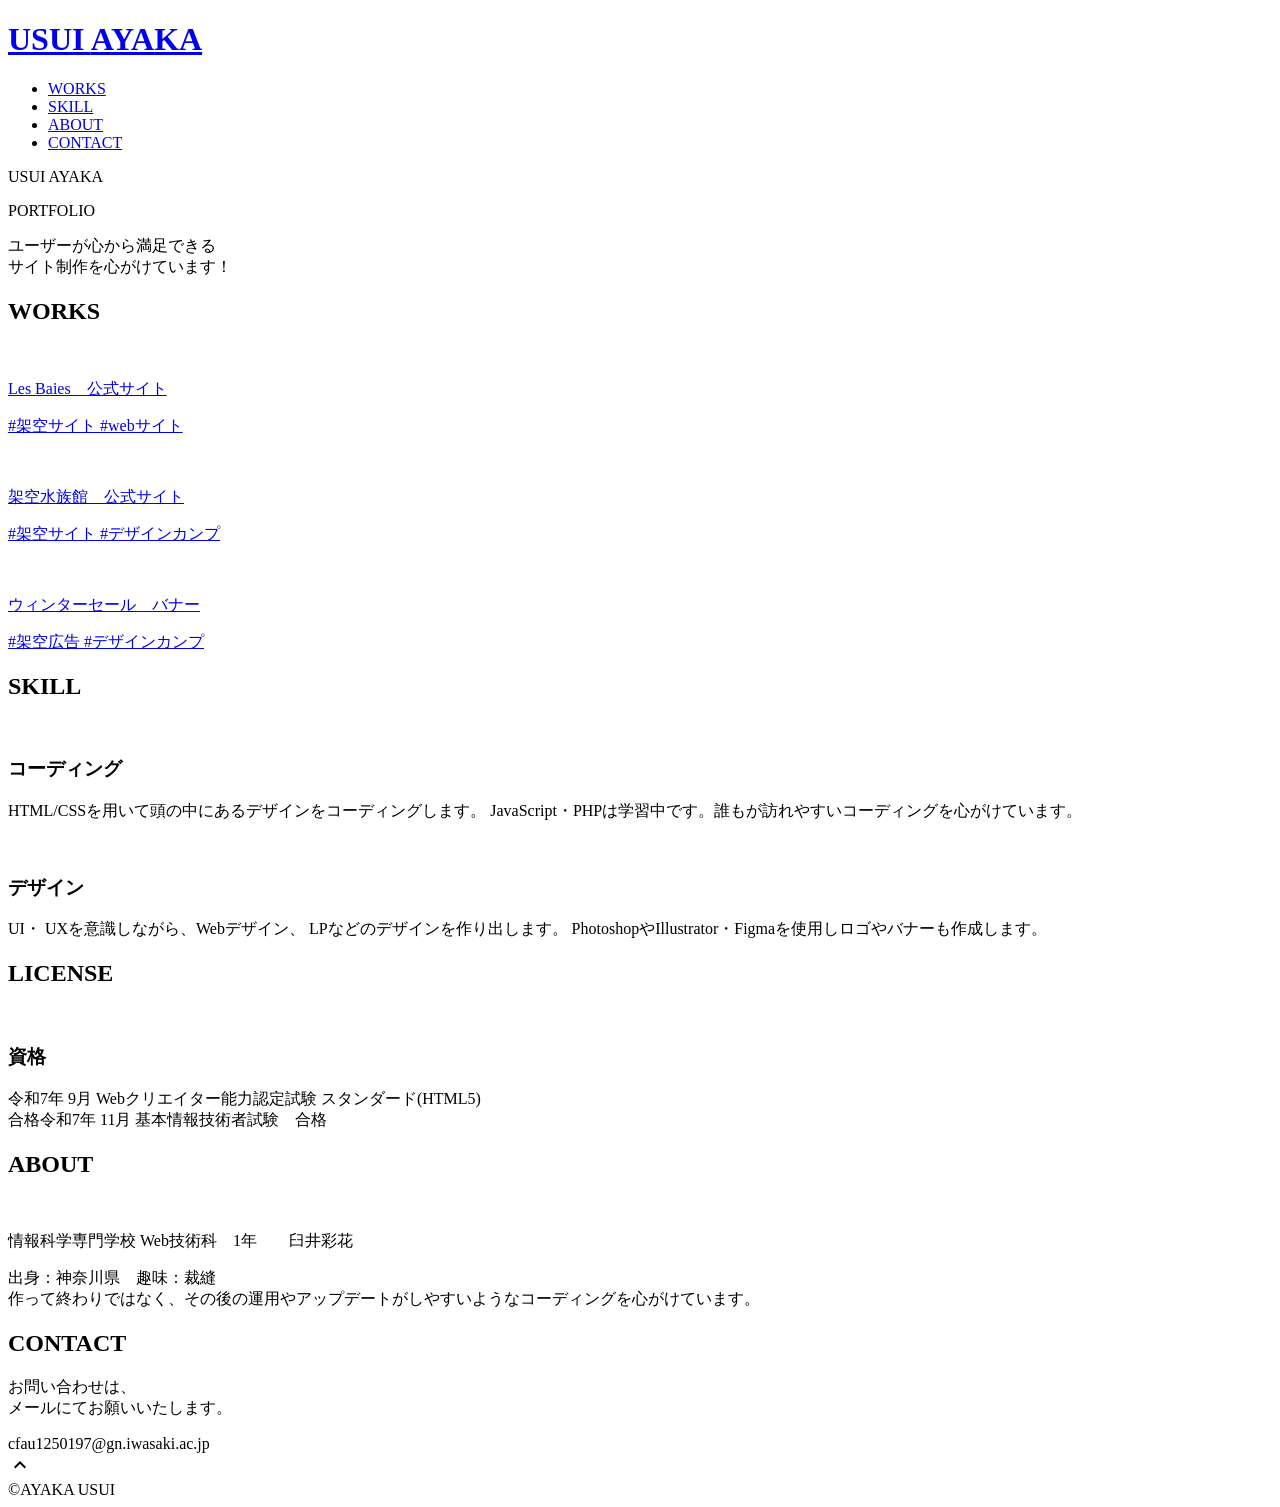
==== index.html @ 05832d76 "index.html作成" ====
<!DOCTYPE html>
<html>
<head>
  <meta charset="utf-8">
  <meta name="viewport" content="width=device-width,initial-scale=1.0,user-scalable=no">
  <meta property='og:type' content='website'>
  <meta property='og:title' content='USUI AYAKA ポートフォリオ'>
  <meta property='og:url' content='URLが入る'>
  <meta property='og:description' content='USUI AYAKAのポートフォリオサイトです。'>
  <meta property="og:image" content="img/ogp.png">
  <meta name="description" content="USUI AYAKAのポートフォリオサイトです" />
  <title>USUI AYAKA ポートフォリオ</title>
  <link rel="preconnect" href="https://fonts.gstatic.com">
  <link href="https://fonts.googleapis.com/css2?family=Montserrat:wght@400;700&display=swap" rel="stylesheet">
  <link href="https://fonts.googleapis.com/css?family=Material+Icons+Outlined" rel="stylesheet">
  <link href="css/ress.css" media="all" rel="stylesheet" type="text/css" />
  <link href="css/style.css" media="all" rel="stylesheet" type="text/css" />
  <link rel="shortcut icon" href="img/favicon.png">
  <link rel=”canonical” href=”URLが入る” />
</head>

<body>
  <div class="wrapper">

    <!-- header -->
    <header class="header ">
      <div class="container">
        <h1 class="header-logo">
          <a href="index.html">USUI <span class="accent">A</span>Y<span class="accent">A</span>K<span class="accent">A</span></a>
        </h1>
        <nav class="gnav">
          <ul class="gnav-list">
            <li class="gnav-item"><a href="#works"><span class="accent">W</span>ORKS</a></li>
            <li class="gnav-item"><a href="#skill"><span class="accent">S</span>KILL</a></li>
            <li class="gnav-item"><a href="#about"><span class="accent">A</span>BOUT</a></li>
            <li class="gnav-item"><a href="#contact"><span class="accent">C</span>ONTACT</a></li>
          </ul>
        </nav>
      </div>
    </header>
    <!-- /header -->

    <main class="content">

      <!-- mv -->
      <div class="mv">
        <div class="mv-container">
          <p class="mv-title">USUI AYAKA</p>
          <p class="mv-subtitle">PORTFOLIO</p>
          <p class="mv-text">
            ユーザーが心から満足できる<br class="sp-only">サイト制作を心がけています！<br>
          </p>
        </div>
      </div>
      <!-- /mv -->

      <!-- works -->
      <section class="works section" id="works">
        <div class="container">
          <h2 class="title">WORKS</h2>
          <div class="works-list">
            <a class="works-item" href="works-1.html">
              <div class="works-img"><img src="img/work-1.jpg" alt="" /></div>
              <p class="works-name">Les Baies　公式サイト</p>
              <p class="works-info">#架空サイト #webサイト </p>
            </a>
            <a class="works-item" href="works-2.html">
              <div class="works-img"><img src="img/work-2.jpg" alt="" /></div>
              <p class="works-name">架空水族館　公式サイト</p>
              <p class="works-info">#架空サイト #デザインカンプ</p>
            </a>
            <a class="works-item" href="works-3.html">
              <div class="works-img"><img src="img/work-3.jpg" alt="" /></div>
              <p class="works-name">ウィンターセール　バナー</p>
              <p class="works-info">#架空広告 #デザインカンプ</p>
            </a>

          </div>
        </div>
      </section>
      <!-- /works -->
      
      <!-- skill -->
      <section class="skill section" id="skill">
        <div class="container">
          <h2 class="title">SKILL</h2>
          <div class="skill-list">
            <div class="skill-item">
              <p class="skill-img"><img src="img/icon-cord.png" alt=""></p>
              <div class="skill-body">
                <h3 class="skill-name">コーディング</h3>
                <p class="skill-text">
                  HTML/CSSを用いて頭の中にあるデザインをコーディングします。
                  JavaScript・PHPは学習中です。誰もが訪れやすいコーディングを心がけています。</p>
              </div>
            </div>
            <div class="skill-item">
              <p class="skill-img"><img src="img/icon-design.png" alt=""></p>
              <div class="skill-body">
                <h3 class="skill-name">デザイン</h3>
                <p class="skill-text">
                  UI・ UXを意識しながら、Webデザイン、 LPなどのデザインを作り出します。
PhotoshopやIllustrator・Figmaを使用しロゴやバナーも作成します。</p>
              </div>
            </div>
          </div>
        </div>
      </section>
      <!-- /skill -->

     <!-- 資格 -->
      <section class="skill section" id="skill">
        <div class="container">
          <h2 class="title">LICENSE</h2>
          <div class="skill-list">
            <div class="skill-item">
              <p class="skill-img"><img src="img/icon-certifi.png" alt=""></p>
              <div class="skill-body">
                <h3 class="skill-name">資格</h3>
                <p class="skill-text">
              令和7年 9月	Webクリエイター能力認定試験 スタンダード(HTML5) <br>
              合格令和7年 11月	基本情報技術者試験　合格</p>
              </div>
            </div>
          </div>
        </div>
      </section>
      <!-- /skill -->

      <!-- about -->
      <section class="about section" id="about">
        <div class="container">
          <h2 class="title">ABOUT</h2>
          <div class="profile">
            <p class="profile-img">
              <img src="img/icon-about.jpg" alt="">
            </p>
            <div class="profile-body">
              <p>
                情報科学専門学校 Web技術科　1年　　臼井彩花　
              </p>
              <p>
                出身：神奈川県　趣味：裁縫 <br>作って終わりではなく、その後の運用やアップデートがしやすいようなコーディングを心がけています。        
              </p>
            </div>
          </div>
        </div>
      </section>
      <!-- /about -->

      <!-- contact -->
      <section class="contact section" id="contact">
        <div class="container">
          <h2 class="title">CONTACT</h2>
          <p class="lead">
            お問い合わせは、<br class="sp-only">メールにてお願いいたします。
          </p>
          <div class="contact-list">
            <span class="contact-item">cfau1250197@gn.iwasaki.ac.jp</span>
          </div>
        </div>
      </section>
      <!-- /contact -->
      <div class="page-top" id="js-page-top">
        <span class="material-icons-outlined">expand_less</span>
      </div>
    </main>

    <!-- footer -->
    <footer class="footer">
      <div class="copyright">&copy;AYAKA USUI</div>
    </footer>
    <!-- /footer -->

  </div>
  <script src="https://ajax.googleapis.com/ajax/libs/jquery/3.6.0/jquery.min.js"></script>
  <script type='text/javascript' src="js/script.js"></script>
</body>
</html>
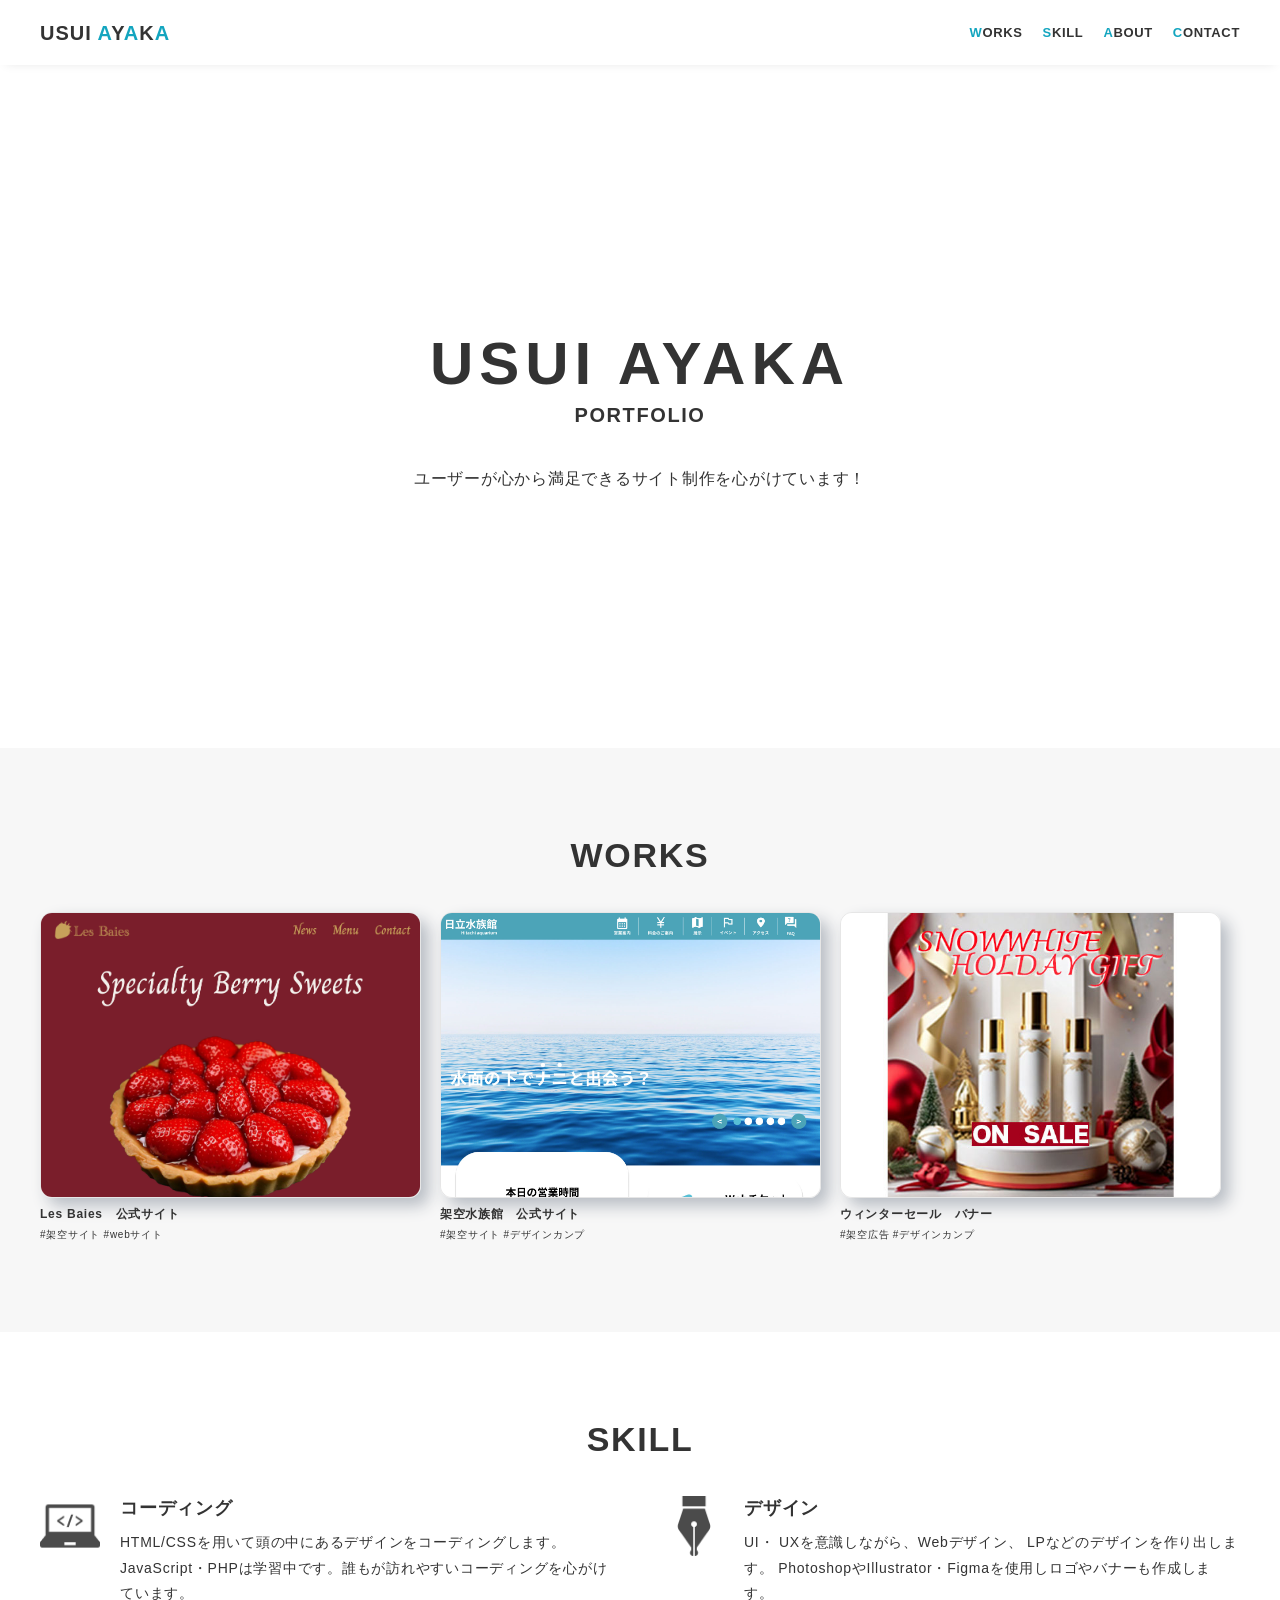
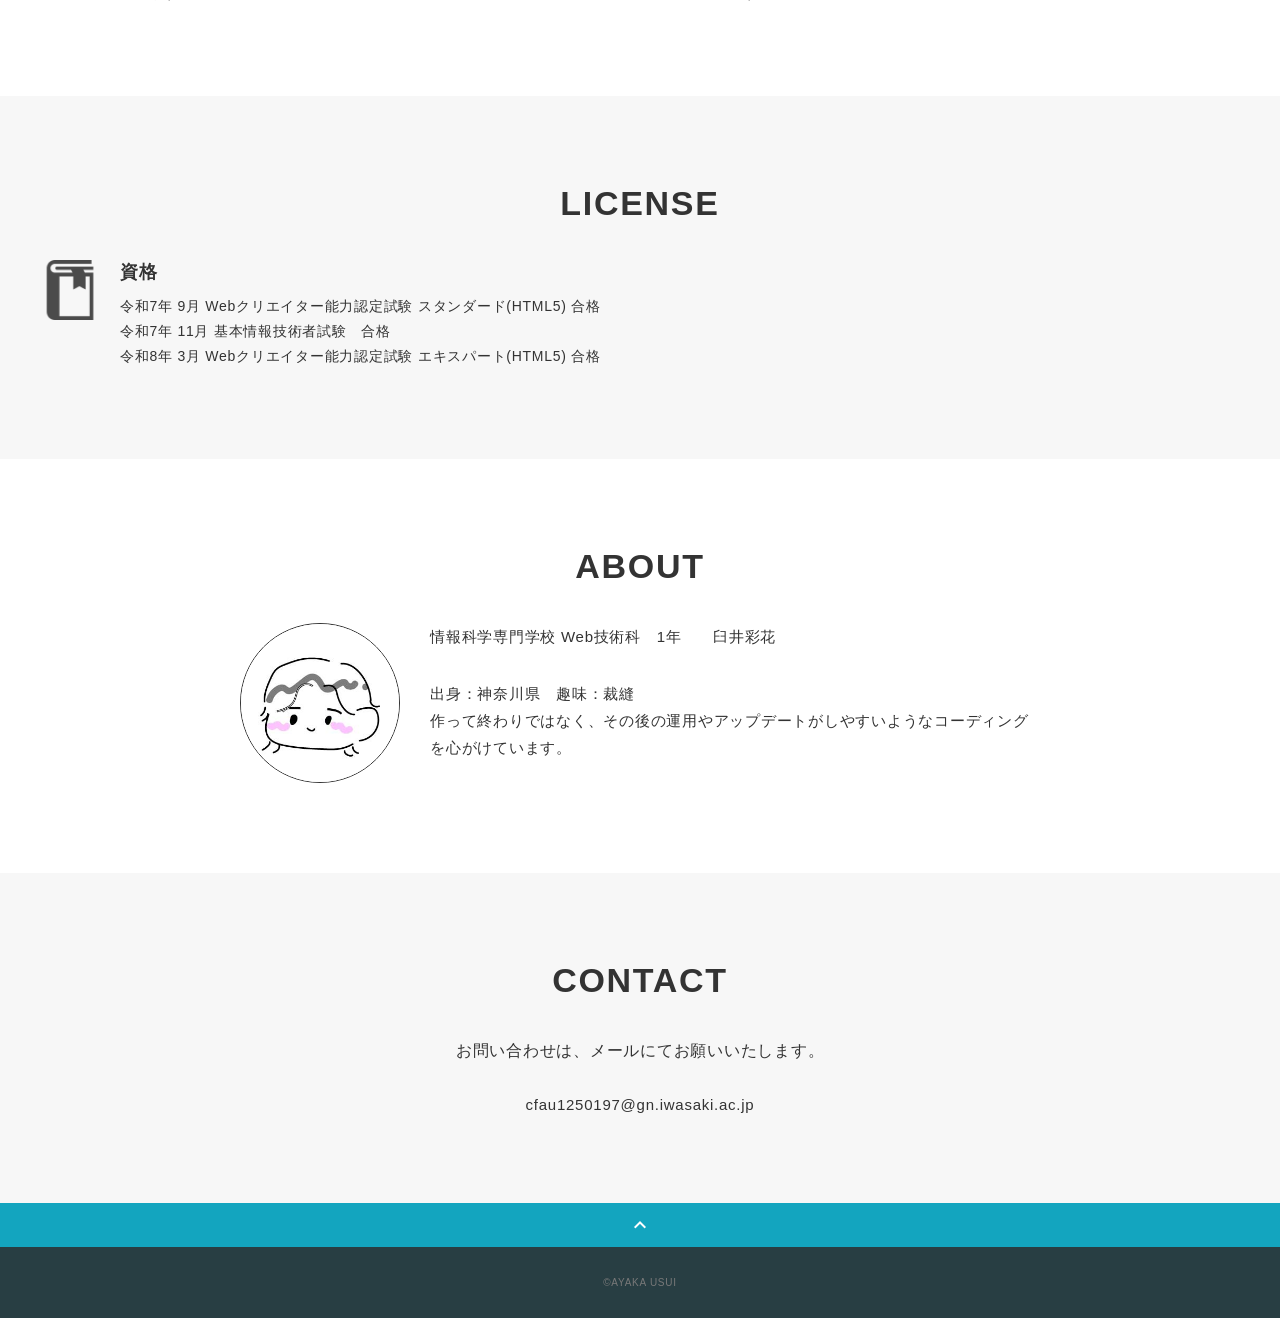
==== commit 5d0bcc40: "Update index.html webクリ席スパートの追加 脱字の修正" ====
--- a/index.html
+++ b/index.html
@@ -118,8 +118,9 @@
               <div class="skill-body">
                 <h3 class="skill-name">資格</h3>
                 <p class="skill-text">
-              令和7年 9月	Webクリエイター能力認定試験 スタンダード(HTML5) <br>
-              合格令和7年 11月	基本情報技術者試験　合格</p>
+              令和7年 9月	Webクリエイター能力認定試験 スタンダード(HTML5) 合格<br>
+              令和7年 11月 基本情報技術者試験　合格　<br>
+              令和8年 3月 Webクリエイター能力認定試験 エキスパート(HTML5) 合格</p>
               </div>
             </div>
           </div>
--- a/css/ress.css
+++ b/css/ress.css
@@ -0,0 +1,283 @@
+/*!
+ * ress.css • v3.0.1
+ * MIT License
+ * github.com/filipelinhares/ress
+ */
+
+/* # =================================================================
+   # Global selectors
+   # ================================================================= */
+
+html {
+  box-sizing: border-box;
+  word-break: normal;
+  -moz-tab-size: 4;
+  tab-size: 4;
+
+  -webkit-text-size-adjust: 100%; /* Prevent adjustments of font size after orientation changes in iOS */
+}
+
+*,
+::before,
+::after {
+  box-sizing: inherit;
+  background-repeat: no-repeat; /* Set `background-repeat: no-repeat` to all elements and pseudo elements */
+}
+
+::before,
+::after {
+  vertical-align: inherit;
+  text-decoration: inherit; /* Inherit text-decoration and vertical align to ::before and ::after pseudo elements */
+}
+
+* {
+  margin: 0;
+  padding: 0; /* Reset `padding` and `margin` of all elements */
+}
+
+/* # =================================================================
+   # General elements
+   # ================================================================= */
+
+hr {
+  overflow: visible; /* Show the overflow in Edge and IE */
+  height: 0; /* Add the correct box sizing in Firefox */
+}
+
+details,
+main {
+  display: block; /* Render the `main` element consistently in IE. */
+}
+
+summary {
+  display: list-item; /* Add the correct display in all browsers */
+}
+
+small {
+  font-size: 80%; /* Set font-size to 80% in `small` elements */
+}
+
+[hidden] {
+  display: none; /* Add the correct display in IE */
+}
+
+abbr[title] {
+  /* Add the correct text decoration in Chrome, Edge, IE, Opera, and Safari */
+  text-decoration: underline;
+  text-decoration: underline dotted;
+  border-bottom: none; /* Remove the bottom border in Chrome 57 */
+}
+
+a {
+  background-color: transparent; /* Remove the gray background on active links in IE 10 */
+}
+
+a:active,
+a:hover {
+  outline-width: 0; /* Remove the outline when hovering in all browsers */
+}
+
+code,
+kbd,
+pre,
+samp {
+  font-family: monospace, monospace; /* Specify the font family of code elements */
+}
+
+pre {
+  font-size: 1em; /* Correct the odd `em` font sizing in all browsers */
+}
+
+b,
+strong {
+  font-weight: bolder; /* Add the correct font weight in Chrome, Edge, and Safari */
+}
+
+/* https://gist.github.com/unruthless/413930 */
+sub,
+sup {
+  position: relative;
+  font-size: 75%;
+  line-height: 0;
+  vertical-align: baseline;
+}
+
+sub {
+  bottom: -.25em;
+}
+
+sup {
+  top: -.5em;
+}
+
+/* # =================================================================
+   # Forms
+   # ================================================================= */
+
+input {
+  border-radius: 0;
+}
+
+/* Replace pointer cursor in disabled elements */
+[disabled] {
+  cursor: default;
+}
+
+[type="number"]::-webkit-container-spin-button,
+[type="number"]::-webkit-outer-spin-button {
+  height: auto; /* Correct the cursor style of increment and decrement buttons in Chrome */
+}
+
+[type="search"] {
+  outline-offset: -2px; /* Correct the outline style in Safari */
+
+  -webkit-appearance: textfield; /* Correct the odd appearance in Chrome and Safari */
+}
+
+[type="search"]::-webkit-search-decoration {
+  -webkit-appearance: none; /* Remove the container padding in Chrome and Safari on macOS */
+}
+
+textarea {
+  overflow: auto; /* Internet Explorer 11+ */
+  resize: vertical; /* Specify textarea resizability */
+}
+
+button,
+input,
+optgroup,
+select,
+textarea {
+  font: inherit; /* Specify font inheritance of form elements */
+}
+
+optgroup {
+  font-weight: bold; /* Restore the font weight unset by the previous rule */
+}
+
+button {
+  overflow: visible; /* Address `overflow` set to `hidden` in IE 8/9/10/11 */
+}
+
+button,
+select {
+  text-transform: none; /* Firefox 40+, Internet Explorer 11- */
+}
+
+/* Apply cursor pointer to button elements */
+button,
+[type="button"],
+[type="reset"],
+[type="submit"],
+[role="button"] {
+  cursor: pointer;
+  color: inherit;
+}
+
+/* Remove container padding and border in Firefox 4+ */
+button::-moz-focus-container,
+[type="button"]::-moz-focus-container,
+[type="reset"]::-moz-focus-container,
+[type="submit"]::-moz-focus-container {
+  padding: 0;
+  border-style: none;
+}
+
+/* Replace focus style removed in the border reset above */
+button:-moz-focusring,
+[type="button"]::-moz-focus-container,
+[type="reset"]::-moz-focus-container,
+[type="submit"]::-moz-focus-container {
+  outline: 1px dotted ButtonText;
+}
+
+button,
+html [type="button"],
+/* Prevent a WebKit bug where (2) destroys native `audio` and `video`controls in Android 4 */
+[type="reset"],
+[type="submit"] {
+  -webkit-appearance: button; /* Correct the inability to style clickable types in iOS */
+}
+
+/* Remove the default button styling in all browsers */
+button,
+input,
+select,
+textarea {
+  border-style: none;
+  background-color: transparent;
+}
+
+/* Style select like a standard input */
+select {
+  -webkit-appearance: none; /* Chrome 41+ */
+  -moz-appearance: none; /* Firefox 36+ */
+}
+
+select::-ms-expand {
+  display: none; /* Internet Explorer 11+ */
+}
+
+select::-ms-value {
+  color: currentColor; /* Internet Explorer 11+ */
+}
+
+legend {
+  display: table; /* Correct the text wrapping in Edge and IE */
+  max-width: 100%; /* Correct the text wrapping in Edge and IE */
+  max-width: 100%; /* Correct the text wrapping in Edge 18- and IE */
+  white-space: normal; /* Correct the text wrapping in Edge and IE */
+  color: inherit; /* Correct the color inheritance from `fieldset` elements in IE */
+  border: 0; /* Correct `color` not being inherited in IE 8/9/10/11 */
+}
+
+::-webkit-file-upload-button {
+  font: inherit; /* Change font properties to `inherit` in Chrome and Safari */
+  color: inherit;
+  /* Correct the inability to style clickable types in iOS and Safari */
+
+  -webkit-appearance: button;
+}
+
+/* # =================================================================
+   # Specify media element style
+   # ================================================================= */
+
+img {
+  border-style: none; /* Remove border when inside `a` element in IE 8/9/10 */
+}
+
+/* Add the correct vertical alignment in Chrome, Firefox, and Opera */
+progress {
+  vertical-align: baseline;
+}
+
+/* # =================================================================
+   # Accessibility
+   # ================================================================= */
+
+/* Hide content from screens but not screenreaders */
+@media screen {
+  [hidden~="screen"] {
+    display: inherit;
+  }
+  [hidden~="screen"]:not(:active):not(:focus):not(:target) {
+    position: absolute !important;
+    clip: rect(0 0 0 0) !important;
+  }
+}
+
+/* Specify the progress cursor of updating elements */
+[aria-busy="true"] {
+  cursor: progress;
+}
+
+/* Specify the pointer cursor of trigger elements */
+[aria-controls] {
+  cursor: pointer;
+}
+
+/* Specify the unstyled cursor of disabled, not-editable, or otherwise inoperable elements */
+[aria-disabled] {
+  cursor: default;
+}
--- a/css/style.css
+++ b/css/style.css
@@ -0,0 +1,588 @@
+body {
+  font-family: "Montserrat","Helvetica Neue",Arial,"Hiragino Kaku Gothic ProN","Hiragino Sans",Meiryo,sans-serif;
+  font-size: 15px;
+  letter-spacing: .05em;
+  color: #333;
+}
+
+a {
+  transition: opacity .3s;
+  text-decoration: none;
+  color: #072633;
+}
+
+img {
+  max-width: 100%;
+  height: auto;
+  vertical-align: bottom;
+  border-style: none;
+}
+
+
+
+.pc-only {
+  display: block;
+}
+
+.sp-only {
+  display: none;
+}
+
+/*--------------------------------
+ レイアウト
+---------------------------------*/
+.wrapper {
+  padding-top: 73px;
+}
+
+.section {
+  padding: 90px 0;
+}
+
+.section:nth-of-type(odd) {
+  background-color: #f7f7f7;
+}
+
+.container {
+  max-width: 1340px;
+  margin: 0 auto;
+  padding: 0 40px;
+}
+
+/*--------------------------------
+ 見出し
+---------------------------------*/
+.title {
+  font-size: 34px;
+  font-weight: bold;
+  line-height: 1;
+  margin-bottom: 40px;
+  text-align: center;
+  letter-spacing: .05em;
+  color: #333;
+}
+
+.lead {
+  font-size: 16px;
+  line-height: 1.8;
+  margin-bottom: 30px;
+}
+
+/*--------------------------------
+ヘッダー
+---------------------------------*/
+.header {
+  position: fixed;
+  top: 0;
+  z-index: 1;
+  width: 100%;
+  background-color: #fff;
+  box-shadow: 0 5px 10px -6px rgba(0,0,0,.1);
+}
+
+.header .container {
+  display: flex;
+  align-items: center;
+  justify-content: space-between;
+  padding: 20px 40px;
+}
+
+.header-logo {
+  font-size: 20px;
+  font-weight: bold;
+  line-height: 1.2;
+  margin-right: 20px;
+  letter-spacing: .05em;
+}
+
+.header-logo a {
+  color: #333;
+}
+.accent {
+  color: #13a5bf;
+}
+
+.gnav-list {
+  display: flex;
+  justify-content: space-between;
+  list-style: none;
+}
+
+.gnav-item:not(:last-child) {
+  margin-right: 20px;
+}
+
+.gnav-item a {
+  position: relative;
+  font-size: 13px;
+  font-weight: bold;
+  display: inline-block;
+  padding: 5px 0;
+  transition: .3s;
+  letter-spacing: .05em;
+  color: #333;
+}
+.gnav-item a:after {
+  position: absolute;
+  bottom: 0;
+  left: 50%;
+  width: 0;
+  height: 3px;
+  content: "";
+  transition: .3s;
+  -webkit-transform: translateX(-50%);
+  transform: translateX(-50%);
+  background-color: #333;
+}
+
+.gnav-item a:hover:after {
+  width: 100%;
+}
+
+/*--------------------------------
+ メインビジュアル
+---------------------------------*/
+.mv {
+  display: flex;
+  align-items: center;
+  justify-content: center;
+  height: 75vh;
+  text-align: center;
+}
+
+.mv-container {
+  padding: 0 40px;
+}
+
+.mv-title {
+  font-size: 60px;
+  font-weight: bold;
+  line-height: 1.2;
+  margin-bottom: 5px;
+  letter-spacing: .1em;
+}
+.mv-subtitle {
+  font-size: 20px;
+  font-weight: bold;
+  line-height: 1;
+  margin-bottom: 40px;
+  letter-spacing: .08em;
+}
+
+.mv-text {
+  font-size: 16px;
+  line-height: 1.8;
+}
+
+/*--------------------------------
+ Works
+---------------------------------*/
+.works-list {
+  display: flex;
+  flex-wrap: wrap;
+  margin-bottom: -40px;
+}
+
+.works-item {
+  width: 31.74603%;
+  margin-right: 1.58730%;
+  margin-bottom: 40px;
+  color: #333;
+}
+
+.works-item:hover {
+  opacity: .9;
+  padding-top: 3px;
+}
+
+.works-item:nth-of-type(3n) {
+  margin-right: 0;
+}
+
+.works-img img {
+  border: 1px solid #e6e6e6;
+  box-shadow: 8px 8px 16px #b8bdc4;
+  border-radius: 12px;
+}
+
+.works-name {
+  font-size: 12px;
+  font-weight: bold;
+  margin-top: 8px;
+}
+
+.works-info {
+  font-size: 10px;
+  margin-top: 5px;
+}
+
+/*--------------------------------
+ Skill
+---------------------------------*/
+.skill-list {
+  display: flex;
+  flex-wrap: wrap;
+  justify-content: space-between;
+  margin-bottom: -50px;
+}
+
+.skill-item {
+  display: flex;
+  align-items: flex-start;
+  justify-content: space-between;
+  width: 48%;
+  margin-bottom: 50px;
+}
+
+.skill-img {
+  width: 60px;
+  height: auto;
+  margin-right: 20px;
+}
+
+.skill-body {
+  flex: 1;
+}
+
+.skill-name {
+  margin-bottom: 10px;
+}
+
+.skill-text {
+  font-size: 14px;
+  line-height: 1.8;
+}
+
+
+/*--------------------------------
+ About
+---------------------------------*/
+.profile {
+  display: flex;
+  flex-wrap: wrap;
+  max-width: 800px;
+  margin: 0 auto;
+}
+.profile-img {
+  width: 20%;
+  margin-right: 30px;
+  border-radius: 50%;
+  border: 1px solid #333;
+}
+.profile-img img {
+  border-radius: 50%;
+}
+.profile-body {
+  flex: 1;
+}
+
+.profile-body p {
+  font-size: 15px;
+  line-height: 1.8;
+}
+
+.profile-body p:not(:last-child) {
+  margin-bottom: 30px;
+}
+
+/*--------------------------------
+ Contact
+---------------------------------*/
+.contact {
+  text-align: center;
+}
+
+.contact-item:not(:last-child) {
+  margin-right: 10px;
+}
+
+.contact-text {
+  margin-top: 10px;
+}
+/*--------------------------------
+ ページトップ
+---------------------------------*/
+.page-top {
+  font-weight: bold;
+  padding: 10px;
+  cursor: pointer;
+  text-align: center;
+  background-color: #13a5bf;
+}
+
+.page-top .material-icons-outlined {
+  vertical-align: bottom;
+  color: #fff;
+}
+
+/*--------------------------------
+ フッター
+---------------------------------*/
+.footer {
+  padding: 30px;
+  background-color: #283e43;
+}
+
+.copyright {
+  font-size: 10px;
+  text-align: center;
+  color: #797979;
+}
+
+/*--------------------------------
+ 下層：Worksページ
+---------------------------------*/
+.article {
+  padding: 80px 0;
+}
+
+.article-container {
+  max-width: 1040px;
+  margin: 0 auto;
+  padding: 0 20px;
+ 
+  
+}
+
+.article-title {
+  margin-bottom: 30px;
+  text-align: center;
+}
+
+.article-body {
+  max-width: 720px;
+  margin: 0 auto;
+  margin-bottom: 80px;
+ 
+}
+
+.article-body h3 {
+  position: relative;
+  font-size: 18px;
+  margin-bottom: 5px;
+  padding-left: 1em;
+}
+
+.article-body h3:not(:first-child) {
+  margin-top: 50px;
+}
+
+.article-body h3::before {
+  position: absolute;
+  top: 0;
+  left: 0;
+  width: 4px;
+  height: 100%;
+  content: "";
+  border-radius: 3px;
+  background-color: #333;
+}
+
+.article-body p {
+  font-size: 15px;
+  line-height: 1.8;
+  margin-bottom: 30px;
+}
+
+.cnp {
+  display: flex;
+  justify-content: space-between;
+}
+
+.home-link {
+  text-align: center;
+  background: #f7f7f7;
+  color: #333;
+  border: none;
+  padding: 7px 12px;
+  font-size: 16px;
+  border-radius: 12px;
+  cursor: pointer;
+  font-weight: 600;
+  box-shadow: 8px 8px 16px #b8bdc4, -8px -8px 16px #ffffff;
+  transition: all 0.3s ease;
+  
+  &:hover {
+    box-shadow: 6px 6px 12px #b8bdc4, -6px -6px 12px #ffffff;
+  }
+  
+  &:active {
+    box-shadow: inset 4px 4px 8px #b8bdc4, inset -4px -4px 8px #ffffff;
+  }
+}
+
+/*media Queries 767
+----------------------------------------------------*/
+@media screen and (max-width: 767px) {
+  body {
+    font-size: 14px;
+  }
+
+  .pc-only {
+    display: none;
+  }
+
+  .sp-only {
+    display: block;
+  }
+
+  /* 見出し */
+  .title {
+    font-size: 26px;
+    margin-bottom: 20px;
+  }
+
+  .lead {
+    font-size: 14px;
+    line-height: 1.7;
+    margin-bottom: 20px;
+  }
+
+  /* レイアウト */
+  .wrapper {
+    padding-top: 57px;
+  }
+
+  .section {
+    padding: 60px 0;
+  }
+
+  .container {
+    padding: 0 20px;
+  }
+
+  /* ヘッダー */
+  .header .container {
+    padding: 15px;
+  }
+
+  .header-logo {
+    font-size: 15px;
+    margin-right: 15px;
+  }
+
+  .gnav-item:not(:last-child) {
+    margin-right: 10px;
+  }
+
+  .gnav-item a {
+    font-size: 10px;
+  }
+
+  .gnav-item a:after {
+    display: none;
+  }
+
+  /*  メインビジュアル */
+  .mv {
+    height: 65vh;
+  }
+
+  .mv-container {
+    padding: 0 20px;
+  }
+
+  .mv-title {
+    font-size: 30px;
+  }
+  .mv-subtitle {
+    font-size: 16px;
+    margin-bottom: 20px;
+  }
+
+  .mv-text {
+    font-size: 14px;
+    line-height: 1.7;
+  }
+
+  /* Works */
+  .works-name {
+    font-size: 12px;
+  }
+
+  .works-info {
+    margin-top: 3px;
+  }
+
+  .works-list {
+    justify-content: space-between;
+  }
+
+  .works-item {
+    flex: 0 0 48%;
+    margin-right: 0;
+    margin-bottom: 30px;
+  }
+  .cnp {
+    flex-direction: column;
+    gap: 20px;
+}
+
+  /* Skill */
+  .skill-list {
+    display: block;
+    margin-bottom: 0;
+  }
+
+  .skill-item {
+    width: 100%;
+    margin-bottom: 35px;
+  }
+
+  .skill-item:last-child {
+    margin-bottom: 0;
+  }
+
+  .skill-name {
+    margin-bottom: 5px;
+  }
+
+  .skill-text {
+    font-size: 13px;
+    line-height: 1.7;
+  }
+
+  /* About */
+  .profile {
+    display: block;
+  }
+  .profile-img {
+    width: 150px;
+    margin: 0 auto;
+    margin-bottom: 25px;
+  }
+
+  .profile-body p {
+    font-size: 14px;
+    line-height: 1.7;
+  }
+
+  .profile-body p:not(:last-child) {
+    margin-bottom: 20px;
+  }
+
+  /* フッター */
+  .footer {
+    padding: 20px;
+  }
+
+  /* 下層ページ */
+  .article {
+    padding: 50px 0;
+  }
+
+  .article-body h3 {
+    font-size: 16px;
+    padding-left: .8em;
+  }
+
+  .article-body h3:not(:first-child) {
+    margin-top: 30px;
+  }
+
+  .article-body p {
+    font-size: 14px;
+    line-height: 1.7;
+    margin-bottom: 20px;
+  }
+}
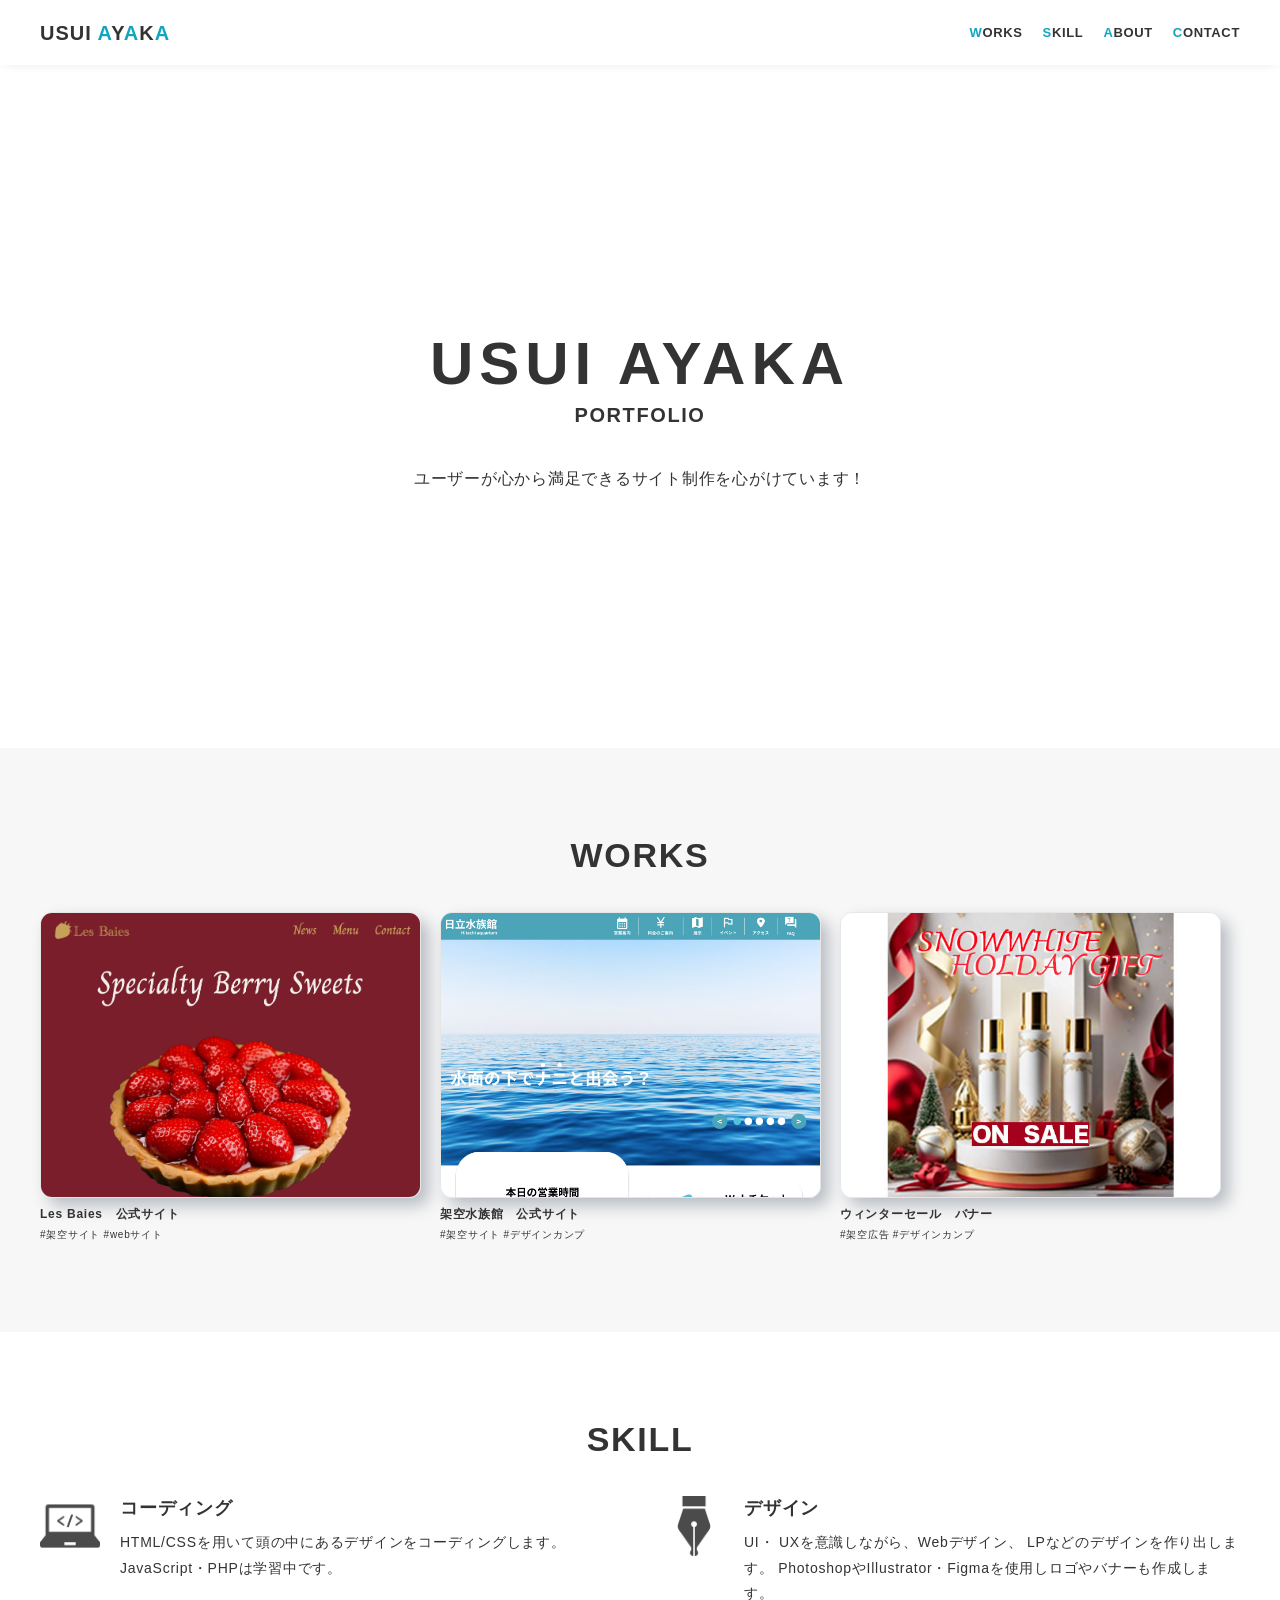
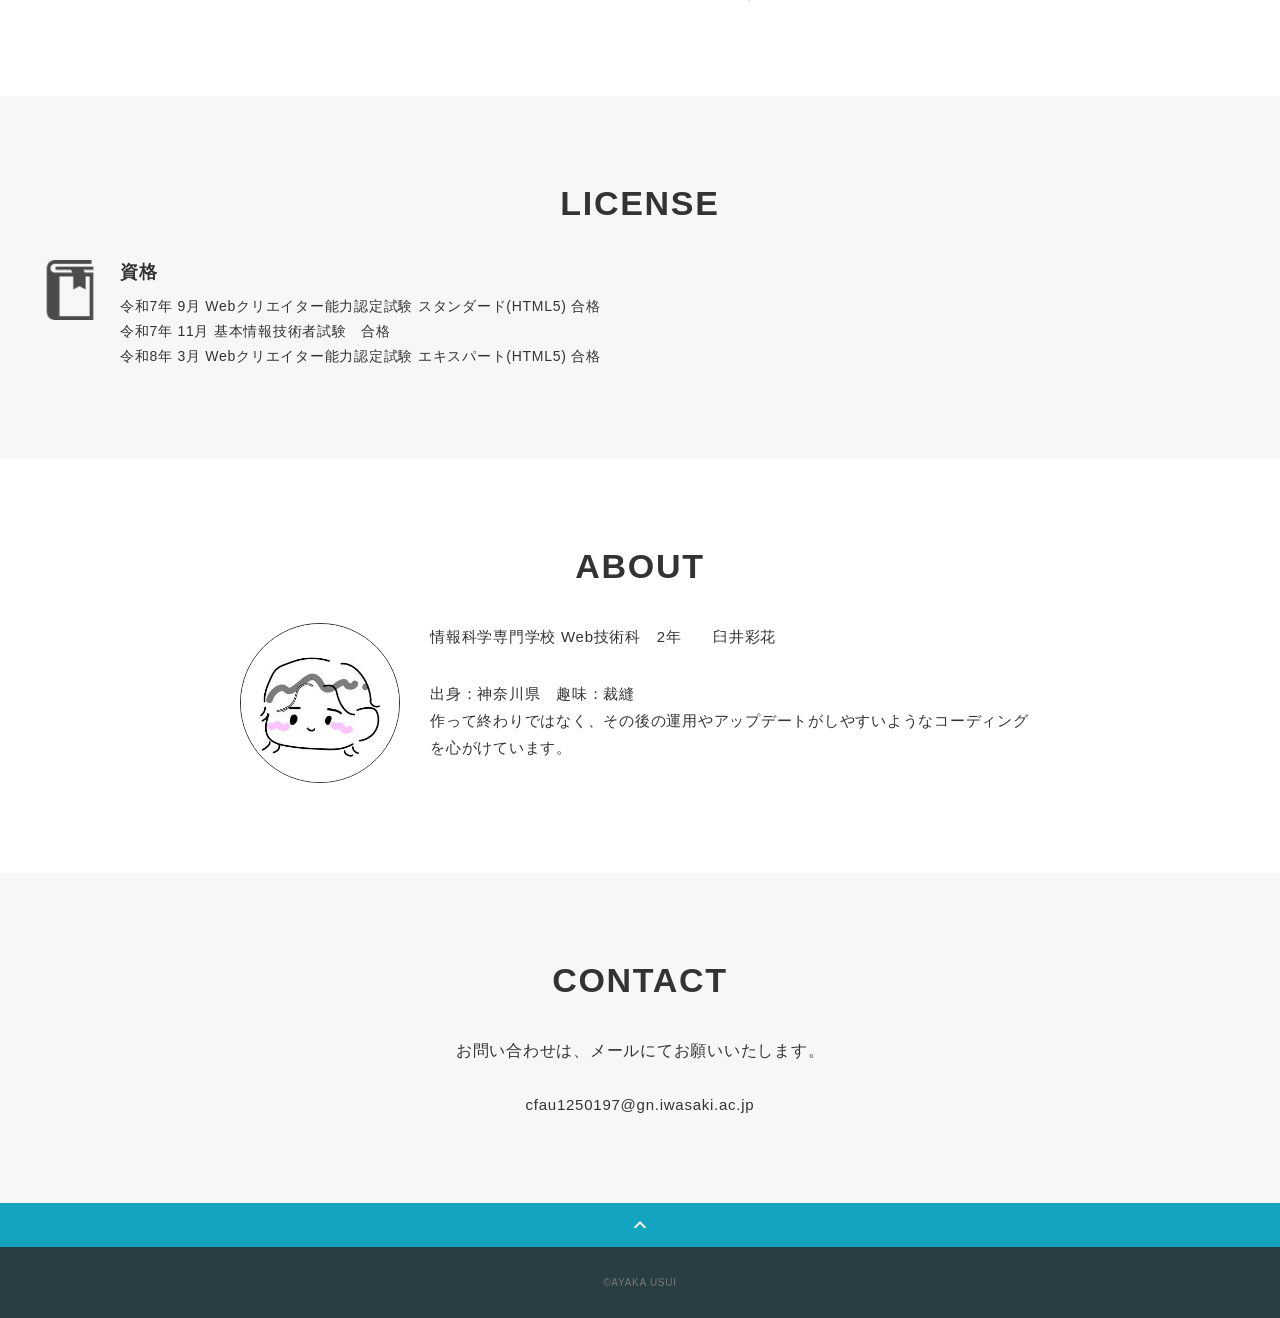
==== commit 6a249d10: "Update index.html 文章の修正" ====
--- a/index.html
+++ b/index.html
@@ -91,7 +91,7 @@
                 <h3 class="skill-name">コーディング</h3>
                 <p class="skill-text">
                   HTML/CSSを用いて頭の中にあるデザインをコーディングします。
-                  JavaScript・PHPは学習中です。誰もが訪れやすいコーディングを心がけています。</p>
+                  JavaScript・PHPは学習中です。</p>
               </div>
             </div>
             <div class="skill-item">
@@ -100,7 +100,7 @@
                 <h3 class="skill-name">デザイン</h3>
                 <p class="skill-text">
                   UI・ UXを意識しながら、Webデザイン、 LPなどのデザインを作り出します。
-PhotoshopやIllustrator・Figmaを使用しロゴやバナーも作成します。</p>
+                  PhotoshopやIllustrator・Figmaを使用しロゴやバナーも作成します。</p>
               </div>
             </div>
           </div>
@@ -138,7 +138,7 @@
             </p>
             <div class="profile-body">
               <p>
-                情報科学専門学校 Web技術科　1年　　臼井彩花　
+                情報科学専門学校 Web技術科　2年　　臼井彩花　
               </p>
               <p>
                 出身：神奈川県　趣味：裁縫 <br>作って終わりではなく、その後の運用やアップデートがしやすいようなコーディングを心がけています。        
